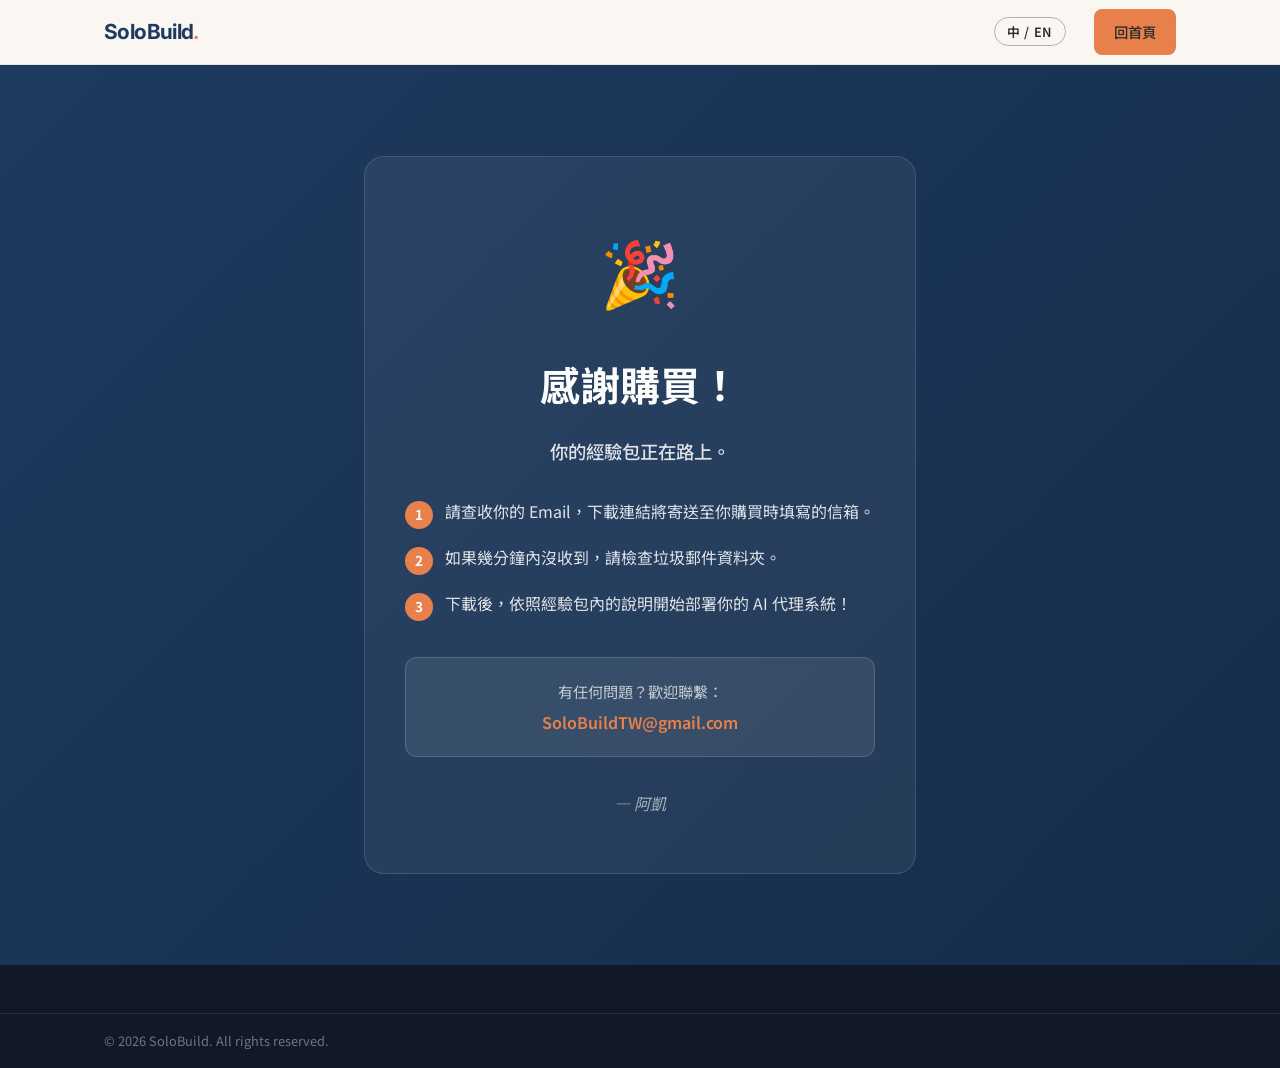
==== thank-you.html @ 6298473a "feat: LP fixes - 10 agents arch, GA4 tracking, thank-you page, email update" ====
<!DOCTYPE html>
<html lang="zh-Hant">
<head>
  <meta charset="UTF-8" />
  <meta name="viewport" content="width=device-width, initial-scale=1.0" />
  <title>感謝購買 — SoloBuild</title>
  <link rel="icon" href="data:image/svg+xml,<svg xmlns=%22http://www.w3.org/2000/svg%22 viewBox=%220 0 100 100%22><text y=%22.9em%22 font-size=%2290%22>🧠</text></svg>" />
  <link rel="preconnect" href="https://fonts.googleapis.com" />
  <link rel="preconnect" href="https://fonts.gstatic.com" crossorigin />
  <link href="https://fonts.googleapis.com/css2?family=Noto+Sans+TC:wght@300;400;500;700&family=Inter:wght@400;600;700&display=swap" rel="stylesheet" />
  <link rel="stylesheet" href="style.css" />
  <!-- Google tag (gtag.js) -->
  <script async src="https://www.googletagmanager.com/gtag/js?id=G-MFM38NPEGE"></script>
  <script>
    window.dataLayer = window.dataLayer || [];
    function gtag(){dataLayer.push(arguments);}
    gtag('js', new Date());
    gtag('config', 'G-MFM38NPEGE');

    const params = new URLSearchParams(window.location.search);
    const orderId = params.get('order_id') || params.get('checkout_id') || params.get('MerchantTradeNo') || ('order_' + Date.now());
    const product = params.get('product');

    const products = {
      'teaching': { name: '教學包', price: 499, currency: 'TWD' },
      'soul':    { name: '靈魂包', price: 649, currency: 'TWD' },
      'combo':   { name: '組合包', price: 999, currency: 'TWD' },
      'teaching_en': { name: 'Tutorial Pack', price: 16.99, currency: 'USD' },
      'soul_en':    { name: 'Soul Pack', price: 21.99, currency: 'USD' },
      'combo_en':   { name: 'Combo Pack', price: 32.99, currency: 'USD' }
    };

    const item = products[product] || { name: 'Unknown', price: 0, currency: 'TWD' };

    if (product) {
      gtag('event', 'purchase', {
        transaction_id: orderId,
        value: item.price,
        currency: item.currency,
        items: [{
          item_id: product,
          item_name: item.name,
          price: item.price,
          quantity: 1
        }]
      });
    }
  </script>
  <style>
    .thank-you-section {
      min-height: 100vh;
      display: flex;
      align-items: center;
      justify-content: center;
      background: linear-gradient(135deg, #1E3A5F 0%, #162d4a 100%);
      color: #fff;
      padding: 80px 0;
      text-align: center;
    }
    .thank-you-card {
      background: rgba(255,255,255,0.06);
      border: 1px solid rgba(255,255,255,0.12);
      border-radius: 20px;
      padding: 56px 40px;
      max-width: 600px;
      margin: 0 auto;
    }
    .thank-you-icon {
      font-size: 4rem;
      margin-bottom: 24px;
    }
    .thank-you-title {
      font-size: clamp(1.8rem, 4vw, 2.5rem);
      font-weight: 700;
      margin-bottom: 16px;
    }
    .thank-you-subtitle {
      font-size: 1.15rem;
      color: rgba(255,255,255,0.85);
      margin-bottom: 32px;
      font-weight: 500;
    }
    .thank-you-steps {
      text-align: left;
      list-style: none;
      display: flex;
      flex-direction: column;
      gap: 16px;
      margin-bottom: 36px;
    }
    .thank-you-steps li {
      display: flex;
      align-items: flex-start;
      gap: 12px;
      font-size: 1rem;
      color: rgba(255,255,255,0.85);
      line-height: 1.6;
    }
    .step-num {
      background: #E8804C;
      color: #fff;
      font-weight: 700;
      font-size: 0.85rem;
      min-width: 28px;
      height: 28px;
      border-radius: 50%;
      display: flex;
      align-items: center;
      justify-content: center;
      flex-shrink: 0;
      margin-top: 2px;
    }
    .thank-you-contact {
      background: rgba(255,255,255,0.08);
      border: 1px solid rgba(255,255,255,0.15);
      border-radius: 12px;
      padding: 20px 24px;
      margin-bottom: 32px;
    }
    .thank-you-contact p {
      font-size: 0.95rem;
      color: rgba(255,255,255,0.7);
      margin-bottom: 4px;
    }
    .thank-you-contact a {
      color: #E8804C;
      font-weight: 600;
      font-size: 1rem;
    }
    .thank-you-contact a:hover {
      text-decoration: underline;
    }
    .thank-you-sign {
      font-size: 1rem;
      color: rgba(255,255,255,0.6);
      font-style: italic;
    }
    @media (max-width: 700px) {
      .thank-you-card {
        padding: 40px 24px;
        margin: 0 16px;
      }
    }
  </style>
</head>
<body>

  <!-- ========== HEADER / NAV ========== -->
  <header class="site-header">
    <div class="container header-inner">
      <a href="index.html" class="brand-logo">SoloBuild</a>
      <nav class="header-nav">
        <button class="lang-toggle" data-lang="zh" aria-label="切換語言">中 / EN</button>
        <a href="index.html" class="btn btn-primary btn-sm" data-zh="回首頁" data-en="Home">回首頁</a>
      </nav>
      <button class="mobile-menu-toggle" aria-label="開啟選單">&#9776;</button>
    </div>
  </header>

  <!-- ========== THANK YOU ========== -->
  <section class="thank-you-section">
    <div class="container">
      <div class="thank-you-card">
        <div class="thank-you-icon">🎉</div>
        <h1 class="thank-you-title" data-zh="感謝購買！" data-en="Thank You for Your Purchase!">感謝購買！</h1>
        <p class="thank-you-subtitle" data-zh="你的經驗包正在路上。" data-en="Your experience pack is on its way.">你的經驗包正在路上。</p>

        <ul class="thank-you-steps">
          <li>
            <span class="step-num">1</span>
            <span data-zh="請查收你的 Email，下載連結將寄送至你購買時填寫的信箱。" data-en="Check your email — the download link will be sent to the address you provided during checkout.">請查收你的 Email，下載連結將寄送至你購買時填寫的信箱。</span>
          </li>
          <li>
            <span class="step-num">2</span>
            <span data-zh="如果幾分鐘內沒收到，請檢查垃圾郵件資料夾。" data-en="If you don't receive it within a few minutes, please check your spam folder.">如果幾分鐘內沒收到，請檢查垃圾郵件資料夾。</span>
          </li>
          <li>
            <span class="step-num">3</span>
            <span data-zh="下載後，依照經驗包內的說明開始部署你的 AI 代理系統！" data-en="After downloading, follow the instructions in the pack to deploy your AI agent system!">下載後，依照經驗包內的說明開始部署你的 AI 代理系統！</span>
          </li>
        </ul>

        <div class="thank-you-contact">
          <p data-zh="有任何問題？歡迎聯繫：" data-en="Any questions? Feel free to contact:">有任何問題？歡迎聯繫：</p>
          <a href="mailto:SoloBuildTW@gmail.com">SoloBuildTW@gmail.com</a>
        </div>

        <p class="thank-you-sign" data-zh="— 阿凱" data-en="— Kyle">— 阿凱</p>
      </div>
    </div>
  </section>

  <!-- ========== FOOTER ========== -->
  <footer class="site-footer">
    <div class="footer-bottom">
      <div class="container">
        <p>© 2026 SoloBuild. All rights reserved.</p>
      </div>
    </div>
  </footer>

  <script>
    document.addEventListener('DOMContentLoaded', () => {
      const langBtn = document.querySelector('.lang-toggle');
      let currentLang = localStorage.getItem('solobuild-lang') || 'zh';

      function setLang(lang) {
        currentLang = lang;
        localStorage.setItem('solobuild-lang', lang);
        document.querySelectorAll('[data-zh]').forEach(el => {
          const val = el.getAttribute('data-' + lang);
          if (val) el.textContent = val;
        });
        document.querySelectorAll('[data-zh-html]').forEach(el => {
          const val = el.getAttribute('data-' + lang + '-html');
          if (val) el.innerHTML = val;
        });
        if (langBtn) {
          langBtn.textContent = lang === 'zh' ? '中 / EN' : 'EN / 中';
          langBtn.classList.toggle('active-en', lang === 'en');
        }
      }

      if (langBtn) {
        langBtn.addEventListener('click', () => {
          setLang(currentLang === 'zh' ? 'en' : 'zh');
        });
      }

      if (currentLang === 'en') setLang('en');

      // Mobile nav toggle
      const mobileToggle = document.querySelector('.mobile-menu-toggle');
      const headerNav = document.querySelector('.header-nav');
      if (mobileToggle && headerNav) {
        mobileToggle.addEventListener('click', () => {
          const isOpen = headerNav.style.display === 'flex';
          headerNav.style.display = isOpen ? '' : 'flex';
          headerNav.style.flexDirection = 'column';
          headerNav.style.position = 'absolute';
          headerNav.style.top = '64px';
          headerNav.style.left = '0';
          headerNav.style.right = '0';
          headerNav.style.background = 'rgba(250,247,242,0.98)';
          headerNav.style.padding = '16px 24px 24px';
          headerNav.style.gap = '16px';
          headerNav.style.borderBottom = '1px solid rgba(30,58,95,0.1)';
          if (isOpen) headerNav.removeAttribute('style');
        });
      }
    });
  </script>
</body>
</html>
---- style.css ----
/* ============================================================
   SoloBuildTW Landing Page — Style Sheet
   Color System:
     Deep Indigo:  #1E3A5F  (primary brand)
     Warm Orange:  #E8804C  (accent / CTA)
     Teal:         #2BA89D  (soul pack accent)
     Cream:        #FAF7F2  (background)
     Dark Text:    #2D2D2D
     Muted:        #6B7280
   ============================================================ */

/* ---------- Reset & Base ---------- */
*, *::before, *::after {
  box-sizing: border-box;
  margin: 0;
  padding: 0;
}

html {
  scroll-behavior: smooth;
  font-size: 16px;
}

body {
  font-family: 'Noto Sans TC', 'Inter', system-ui, sans-serif;
  background: #FAF7F2;
  color: #2D2D2D;
  line-height: 1.75;
  -webkit-font-smoothing: antialiased;
}

img { max-width: 100%; display: block; }

a { color: inherit; text-decoration: none; }

/* ---------- Utilities ---------- */
.container {
  max-width: 1120px;
  margin: 0 auto;
  padding: 0 24px;
}

.hidden { display: none !important; }
.hide-desktop { display: none; }

.btn {
  display: inline-flex;
  align-items: center;
  justify-content: center;
  gap: 8px;
  border: 2px solid transparent;
  border-radius: 8px;
  font-family: inherit;
  font-weight: 700;
  cursor: pointer;
  transition: all 0.2s ease;
  text-align: center;
  white-space: nowrap;
}

.btn-sm  { padding: 8px 18px;  font-size: 0.875rem; }
.btn-lg  { padding: 14px 32px; font-size: 1.05rem;  }
.btn-full { width: 100%; display: flex; }

.btn-primary {
  background: #E8804C;
  color: #fff;
  border-color: #E8804C;
}
.btn-primary:hover { background: #d46e3c; border-color: #d46e3c; transform: translateY(-1px); box-shadow: 0 4px 12px rgba(232,128,76,0.4); }

.btn-outline {
  background: rgba(107, 114, 128, 0.12);
  color: #6B7280;
  border: 2px solid #9CA3AF;
  font-weight: 600;
}
.btn-outline:hover { background: #6B7280; color: #fff; border-color: #6B7280; }

.btn-combo {
  background: #1E3A5F;
  color: #fff;
  border-color: #1E3A5F;
}
.btn-combo:hover { background: #162d4a; transform: translateY(-1px); box-shadow: 0 4px 12px rgba(30,58,95,0.3); }

.btn-primary-light {
  background: #E8804C;
  color: #fff;
  border-color: #E8804C;
  padding: 14px 32px;
  font-size: 1.05rem;
  border-radius: 8px;
  font-weight: 700;
}
.btn-primary-light:hover { background: #d46e3c; transform: translateY(-1px); }

.btn-outline-light {
  background: transparent;
  color: #fff;
  border: 2px solid rgba(255,255,255,0.6);
  padding: 14px 28px;
  font-size: 1rem;
  border-radius: 8px;
  font-weight: 600;
}
.btn-outline-light:hover { background: rgba(255,255,255,0.15); border-color: #fff; }

/* Tags */
.tag {
  display: inline-block;
  padding: 2px 9px;
  border-radius: 4px;
  font-size: 0.75rem;
  font-weight: 700;
  letter-spacing: 0.05em;
}
.tag-tutorial { background: #fff3e8; color: #E8804C; border: 1px solid #E8804C; }
.tag-soul     { background: #e6f7f6; color: #2BA89D; border: 1px solid #2BA89D; }
.tag-combo    { background: #eef2f7; color: #1E3A5F; border: 1px solid #1E3A5F; }

/* Section headings */
.section-header { text-align: center; margin-bottom: 48px; }
.section-title {
  font-size: clamp(1.6rem, 3vw, 2.2rem);
  font-weight: 700;
  color: #1E3A5F;
  margin-bottom: 12px;
}
.section-desc { color: #6B7280; max-width: 560px; margin: 0 auto; font-size: 1.05rem; }

/* ---------- Header ---------- */
.site-header {
  position: sticky;
  top: 0;
  z-index: 100;
  background: rgba(250,247,242,0.95);
  backdrop-filter: blur(8px);
  border-bottom: 1px solid rgba(30,58,95,0.1);
}
.header-inner {
  display: flex;
  align-items: center;
  justify-content: space-between;
  height: 64px;
}
.brand-logo {
  font-family: 'Inter', sans-serif;
  font-size: 1.3rem;
  font-weight: 700;
  color: #1E3A5F;
  letter-spacing: -0.03em;
}
.brand-logo::after { content: '.'; color: #E8804C; }

.header-nav { display: flex; align-items: center; gap: 28px; }
.header-nav a { color: #2D2D2D; font-size: 0.9rem; font-weight: 500; }
.header-nav a:not(.btn):hover { color: #E8804C; }

.mobile-menu-toggle { display: none; background: none; border: none; font-size: 1.4rem; cursor: pointer; color: #1E3A5F; }

/* Language toggle button */
.lang-toggle {
  background: transparent;
  border: 1px solid rgba(30,58,95,0.35);
  color: #2D2D2D;
  padding: 4px 12px;
  border-radius: 16px;
  font-size: 0.8rem;
  font-weight: 600;
  cursor: pointer;
  transition: all 0.2s;
  letter-spacing: 0.05em;
  font-family: inherit;
}
.lang-toggle:hover {
  background: rgba(30,58,95,0.08);
  border-color: #1E3A5F;
}
.lang-toggle.active-en {
  background: #E8804C;
  border-color: #E8804C;
  color: #fff;
}

/* ---------- Hero ---------- */
.hero {
  background: linear-gradient(135deg, #1E3A5F 0%, #162d4a 100%);
  color: #fff;
  padding: 96px 0 80px;
  text-align: center;
  position: relative;
  overflow: hidden;
}
.hero::before {
  content: '';
  position: absolute;
  top: -40%;
  right: -20%;
  width: 600px;
  height: 600px;
  border-radius: 50%;
  background: radial-gradient(circle, rgba(232,128,76,0.12) 0%, transparent 70%);
  pointer-events: none;
}

.hero-badge {
  display: inline-block;
  background: rgba(232,128,76,0.2);
  color: #E8804C;
  border: 1px solid rgba(232,128,76,0.4);
  border-radius: 999px;
  padding: 6px 18px;
  font-size: 0.8rem;
  font-weight: 600;
  letter-spacing: 0.08em;
  margin-bottom: 24px;
  text-transform: uppercase;
}

.hero-title {
  font-size: clamp(2rem, 5vw, 3.2rem);
  font-weight: 700;
  line-height: 1.3;
  margin-bottom: 16px;
}
.hero-title .accent { color: #E8804C; }

.hero-subtitle {
  font-size: clamp(1.1rem, 2.5vw, 1.4rem);
  color: rgba(255,255,255,0.85);
  margin-bottom: 20px;
  font-weight: 500;
}

.hero-tagline {
  font-size: 1.05rem;
  color: rgba(255,255,255,0.6);
  margin-bottom: 40px;
  font-style: italic;
}

.hero-cta-group {
  display: flex;
  gap: 16px;
  justify-content: center;
  flex-wrap: wrap;
  margin-bottom: 56px;
}

.hero-social-proof {
  display: flex;
  align-items: center;
  justify-content: center;
  gap: 0;
  flex-wrap: nowrap;
  background: rgba(255,255,255,0.06);
  border: 1px solid rgba(255,255,255,0.12);
  border-radius: 12px;
  padding: 20px 16px;
  max-width: 820px;
  margin: 0 auto;
  width: 100%;
  box-sizing: border-box;
}

.stat-item {
  display: flex;
  flex-direction: column;
  align-items: center;
  padding: 0 16px;
  flex: 1;
  min-width: 0;
}
.stat-num {
  font-size: 1.8rem;
  font-weight: 700;
  color: #E8804C;
  line-height: 1.2;
}
.stat-label {
  font-size: 0.75rem;
  color: rgba(255,255,255,0.6);
  text-align: center;
  white-space: nowrap;
}
.stat-divider {
  width: 1px;
  height: 40px;
  background: rgba(255,255,255,0.15);
}

/* ---------- Pain Points ---------- */
.pain-points {
  background: #fff;
  padding: 72px 0;
}
.pain-points .section-title { text-align: center; margin-bottom: 40px; }
.pain-grid {
  display: grid;
  grid-template-columns: repeat(auto-fit, minmax(220px, 1fr));
  gap: 20px;
}
.pain-card {
  background: #FFF3E8;
  border-left: 4px solid #E8804C;
  border-radius: 8px;
  padding: 24px;
  display: flex;
  gap: 16px;
  align-items: flex-start;
}
.pain-icon { font-size: 1.5rem; flex-shrink: 0; }
.pain-card p { font-size: 0.95rem; color: #2D2D2D; }

/* ---------- Features ---------- */
.features { padding: 80px 0; }

.features-tabs { margin-top: 8px; }

.tab-nav {
  display: flex;
  gap: 12px;
  margin-bottom: 32px;
  border-bottom: 2px solid #EDF2F7;
  padding-bottom: 0;
}

.tab-btn {
  background: none;
  border: none;
  border-bottom: 3px solid transparent;
  margin-bottom: -2px;
  padding: 10px 20px;
  font-family: inherit;
  font-size: 0.95rem;
  font-weight: 600;
  color: #6B7280;
  cursor: pointer;
  display: flex;
  align-items: center;
  gap: 8px;
  transition: color 0.15s;
}
.tab-btn.active { color: #1E3A5F; border-bottom-color: #1E3A5F; }
.tab-btn:hover { color: #1E3A5F; }

.tab-content { display: none; }
.tab-content.active { display: block; }

.features-grid {
  display: grid;
  grid-template-columns: repeat(auto-fit, minmax(300px, 1fr));
  gap: 20px;
}

.feature-card {
  background: #fff;
  border: 1px solid #e8edf2;
  border-radius: 12px;
  padding: 28px;
  transition: box-shadow 0.2s, transform 0.2s;
}
.feature-card:hover { box-shadow: 0 8px 24px rgba(30,58,95,0.08); transform: translateY(-2px); }
.feature-card.soul { border-top: 3px solid #2BA89D; }
.feature-card:not(.soul) { border-top: 3px solid #E8804C; }

.feature-num {
  font-size: 0.75rem;
  font-weight: 700;
  letter-spacing: 0.1em;
  text-transform: uppercase;
  color: #6B7280;
  margin-bottom: 8px;
}
.feature-card h3 {
  font-size: 1.05rem;
  font-weight: 700;
  color: #1E3A5F;
  margin-bottom: 8px;
}
.feature-card p { font-size: 0.9rem; color: #6B7280; }

/* ---------- Story ---------- */
.story {
  background: #1E3A5F;
  color: #fff;
  padding: 80px 0;
}
.story-inner {
  display: grid;
  grid-template-columns: 1fr 1fr;
  gap: 64px;
  align-items: center;
}
.story .section-title { color: #fff; margin-bottom: 20px; }
.story-content p { color: rgba(255,255,255,0.8); margin-bottom: 16px; }

.story-quote {
  border-left: 4px solid #E8804C;
  padding: 16px 20px;
  margin-top: 24px;
  background: rgba(232,128,76,0.1);
  border-radius: 0 8px 8px 0;
  font-style: italic;
  color: rgba(255,255,255,0.9);
}

/* Architecture diagram */
.arch-diagram {
  background: rgba(255,255,255,0.06);
  border: 1px solid rgba(255,255,255,0.12);
  border-radius: 16px;
  padding: 32px;
  text-align: center;
}
.arch-title {
  font-size: 0.85rem;
  font-weight: 600;
  color: rgba(255,255,255,0.5);
  letter-spacing: 0.08em;
  text-transform: uppercase;
  margin-bottom: 24px;
}
.arch-nodes { display: flex; flex-direction: column; align-items: center; gap: 20px; }

.arch-node {
  background: rgba(255,255,255,0.1);
  border: 1px solid rgba(255,255,255,0.2);
  border-radius: 8px;
  padding: 10px 18px;
  font-size: 0.85rem;
  font-weight: 600;
  white-space: nowrap;
}
.arch-node.center {
  background: #E8804C;
  border-color: #E8804C;
  font-size: 1rem;
  padding: 12px 24px;
}

.arch-ring {
  display: flex;
  flex-wrap: wrap;
  gap: 8px;
  justify-content: center;
}
.arch-node.small { padding: 8px 14px; font-size: 0.8rem; }

/* ---------- Pricing ---------- */
.pricing { padding: 80px 0; background: #f4f0eb; }

.platform-toggle {
  display: flex;
  gap: 4px;
  justify-content: center;
  margin-top: 24px;
  background: #e8e4de;
  border-radius: 10px;
  padding: 4px;
  width: fit-content;
  margin-left: auto;
  margin-right: auto;
}
.platform-btn {
  background: none;
  border: none;
  padding: 8px 20px;
  border-radius: 8px;
  font-family: inherit;
  font-size: 0.9rem;
  font-weight: 600;
  cursor: pointer;
  color: #6B7280;
  transition: all 0.15s;
}
.platform-btn.active { background: #fff; color: #1E3A5F; box-shadow: 0 2px 6px rgba(0,0,0,0.08); }

.pricing-grid {
  display: grid;
  grid-template-columns: repeat(3, 1fr);
  gap: 24px;
  align-items: stretch;
  margin-bottom: 40px;
}

.pricing-card {
  background: #FFFFFF;
  border: 1px solid #e8edf2;
  border-radius: 16px;
  padding: 32px 28px;
  position: relative;
  transition: all 0.3s ease;
  box-shadow: 0 4px 24px rgba(0,0,0,0.06);
  display: flex;
  flex-direction: column;
}
.pricing-card .pricing-features { flex: 1; }
.pricing-card .btn-full { margin-top: auto; }
.pricing-card:hover {
  transform: translateY(-4px);
  box-shadow: 0 8px 32px rgba(0,0,0,0.1);
}

.pricing-card.featured {
  border-color: #2BA89D;
  border-width: 2px;
  box-shadow: 0 8px 24px rgba(43,168,157,0.12);
}
.pricing-card.combo {
  border-color: #E8804C;
  border-width: 2px;
  box-shadow: 0 8px 24px rgba(232,128,76,0.15);
}

.featured-badge {
  position: absolute;
  top: -14px;
  left: 50%;
  transform: translateX(-50%);
  background: #2BA89D;
  color: #fff;
  font-size: 0.75rem;
  font-weight: 700;
  padding: 4px 14px;
  border-radius: 999px;
  white-space: nowrap;
}
.featured-badge.combo-badge {
  background: #E8804C;
}

.pricing-tag {
  display: inline-block;
  padding: 6px 18px;
  border-radius: 20px;
  font-size: 0.95rem;
  font-weight: 700;
  letter-spacing: 0.08em;
  margin-bottom: 16px;
}
.pricing-card .tag-tutorial {
  background: linear-gradient(135deg, #fff3e8, #ffe8d4);
  color: #c0622e;
  border: none;
  box-shadow: 0 2px 8px rgba(232,128,76,0.15);
}
.pricing-card .tag-soul {
  background: linear-gradient(135deg, #e6f7f6, #d0f0ed);
  color: #1f8a7d;
  border: none;
  box-shadow: 0 2px 8px rgba(43,168,157,0.15);
}
.pricing-card .tag-combo {
  background: linear-gradient(135deg, #eef2f7, #dce4ef);
  color: #1E3A5F;
  border: none;
  box-shadow: 0 2px 8px rgba(30,58,95,0.12);
}

.pricing-name {
  font-size: 1.1rem;
  font-weight: 700;
  color: #6B7280;
  margin-bottom: 8px;
  letter-spacing: 0.03em;
}
.pricing-desc {
  font-size: 0.9rem;
  color: #4B5563;
  margin-bottom: 20px;
  line-height: 1.5;
}

.pricing-price {
  font-size: 2.5rem;
  font-weight: 300;
  color: #1E3A5F;
  margin-bottom: 4px;
}
.pricing-price strong { font-size: 2.5rem; font-weight: 700; }

.pricing-original {
  font-size: 0.8rem;
  color: #6B7280;
  margin-bottom: 24px;
}
.savings { color: #E8804C; }

.pricing-features {
  list-style: none;
  margin-bottom: 28px;
  display: flex;
  flex-direction: column;
  gap: 10px;
}
.pricing-features li {
  font-size: 0.9rem;
  padding-left: 20px;
  position: relative;
  color: #2D2D2D;
}
.pricing-features li::before {
  content: '✓';
  position: absolute;
  left: 0;
  color: #2BA89D;
  font-weight: 700;
}
.pricing-features li.no-check { padding-left: 0; }
.pricing-features li.no-check::before { display: none; }

/* Compare table */
.compare-wrap { text-align: center; }
.compare-toggle {
  background: none;
  border: 1px solid #cdd5de;
  border-radius: 8px;
  padding: 10px 24px;
  font-family: inherit;
  font-size: 0.9rem;
  color: #1E3A5F;
  cursor: pointer;
  font-weight: 600;
  margin-bottom: 20px;
}
.compare-toggle:hover { background: #EDF2F7; }

.compare-table {
  width: 100%;
  border-collapse: collapse;
  background: #fff;
  border-radius: 12px;
  overflow: hidden;
  border: 1px solid #e8edf2;
  font-size: 0.9rem;
}
.compare-table th, .compare-table td {
  padding: 12px 16px;
  text-align: center;
  border-bottom: 1px solid #e8edf2;
}
.compare-table th:first-child, .compare-table td:first-child { text-align: left; }
.compare-table thead { background: #1E3A5F; color: #fff; }
.compare-table thead th { border-bottom: none; }
.compare-table tr:last-child td { border-bottom: none; }
.compare-table .tr-price td { background: #f4f0eb; font-weight: 700; color: #1E3A5F; }
.compare-table tr:hover td { background: #faf7f2; }

/* ---------- FAQ ---------- */
.faq { padding: 80px 0; background: #fff; }
.faq .section-title { text-align: center; margin-bottom: 40px; }

.faq-list { max-width: 720px; margin: 0 auto; display: flex; flex-direction: column; gap: 12px; }

.faq-item {
  border: 1px solid #e8edf2;
  border-radius: 10px;
  overflow: hidden;
  background: #fff;
}
.faq-item summary {
  padding: 18px 24px;
  font-weight: 600;
  font-size: 0.95rem;
  color: #1E3A5F;
  cursor: pointer;
  list-style: none;
  display: flex;
  justify-content: space-between;
  align-items: center;
  user-select: none;
}
.faq-item summary::-webkit-details-marker { display: none; }
.faq-item summary::after { content: '+'; font-size: 1.2rem; color: #E8804C; font-weight: 400; }
.faq-item[open] summary::after { content: '−'; }
.faq-item[open] summary { border-bottom: 1px solid #e8edf2; }
.faq-item p, .faq-item code {
  padding: 16px 24px;
  font-size: 0.9rem;
  color: #6B7280;
  display: block;
}
.faq-item p { padding-top: 14px; padding-bottom: 14px; }

code {
  background: #EDF2F7;
  padding: 2px 6px;
  border-radius: 4px;
  font-family: 'JetBrains Mono', 'Courier New', monospace;
  font-size: 0.85em;
  color: #1E3A5F;
}

/* ---------- Final CTA ---------- */
.final-cta {
  background: linear-gradient(135deg, #1E3A5F 0%, #162d4a 100%);
  color: #fff;
  padding: 80px 0;
  text-align: center;
}
.final-cta-inner h2 {
  font-size: clamp(1.6rem, 3vw, 2.2rem);
  font-weight: 700;
  margin-bottom: 12px;
}
.final-cta-inner p {
  color: rgba(255,255,255,0.7);
  margin-bottom: 36px;
  font-size: 1.05rem;
}
.final-cta-buttons {
  display: flex;
  gap: 16px;
  justify-content: center;
  flex-wrap: wrap;
}

/* ---------- Footer ---------- */
.site-footer {
  background: #111827;
  color: rgba(255,255,255,0.7);
  padding: 48px 0 0;
}
.footer-inner {
  display: flex;
  justify-content: space-between;
  align-items: flex-start;
  gap: 32px;
  padding-bottom: 48px;
}
.footer-brand .brand-logo { color: #fff; font-size: 1.1rem; margin-bottom: 8px; display: block; }
.footer-brand p { font-size: 0.85rem; max-width: 260px; white-space: nowrap; }

.footer-links { display: flex; gap: 24px; }
.footer-links a { font-size: 0.9rem; }
.footer-links a:hover { color: #E8804C; }

.footer-bottom {
  border-top: 1px solid rgba(255,255,255,0.1);
  padding: 16px 0;
}
.footer-bottom p { font-size: 0.8rem; color: rgba(255,255,255,0.4); }

/* ---------- Promo Banner ---------- */
.promo-banner {
  display: inline-flex;
  align-items: center;
  gap: 8px;
  background: linear-gradient(135deg, #FFF3E8, #FFE8D4);
  border: 2px solid #E8804C;
  border-radius: 24px;
  padding: 8px 20px;
  margin: 16px auto;
  animation: promo-pulse 2s ease-in-out infinite;
}
.promo-icon { font-size: 1.2rem; }
.promo-text { font-size: 0.95rem; color: #c0622e; font-weight: 500; }

@keyframes promo-pulse {
  0%, 100% { transform: scale(1); }
  50% { transform: scale(1.02); }
}

/* ---------- Early-bird price display ---------- */
.price-original-strike {
  text-decoration: line-through;
  color: #9CA3AF;
  font-size: 0.9rem;
  font-weight: 400;
  margin-right: 6px;
}

/* ---------- Discount badge ---------- */
.discount-badge {
  position: absolute;
  top: 12px;
  right: 12px;
  background: linear-gradient(135deg, #E53E3E, #C53030);
  color: #fff;
  font-size: 1rem;
  font-weight: 700;
  padding: 6px 14px;
  border-radius: 10px;
  box-shadow: 0 2px 8px rgba(229,62,62,0.3);
  letter-spacing: 0.03em;
}

/* ============================================================
   Fade-in animation
   ============================================================ */
.fade-in {
  opacity: 0;
  transform: translateY(16px);
  transition: opacity 0.5s ease, transform 0.5s ease;
}
.fade-in.visible {
  opacity: 1;
  transform: translateY(0);
}

/* ============================================================
   Responsive
   ============================================================ */
@media (max-width: 900px) {
  .pricing-grid { grid-template-columns: 1fr; max-width: 480px; margin: 0 auto 40px; }
  .story-inner { grid-template-columns: 1fr; gap: 40px; }
  .story-visual { display: none; }
}

@media (max-width: 700px) {
  .header-nav { display: none; }
  .mobile-menu-toggle { display: block; }
  .hero { padding: 72px 0 60px; }
  .hero-cta-group { flex-direction: column; align-items: center; }
  .hero-social-proof { gap: 0; padding: 16px 8px; flex-wrap: wrap; }
  .stat-item { padding: 8px 12px; flex: 0 0 calc(50% - 1px); min-width: 0; }
  .stat-label { white-space: normal; }
  .stat-divider { display: none; }
  .pain-grid { grid-template-columns: 1fr; }
  .features-grid { grid-template-columns: 1fr; }
  .footer-inner { flex-direction: column; }
  .hide-desktop { display: inline; }
  .final-cta-buttons { flex-direction: column; align-items: center; }
}
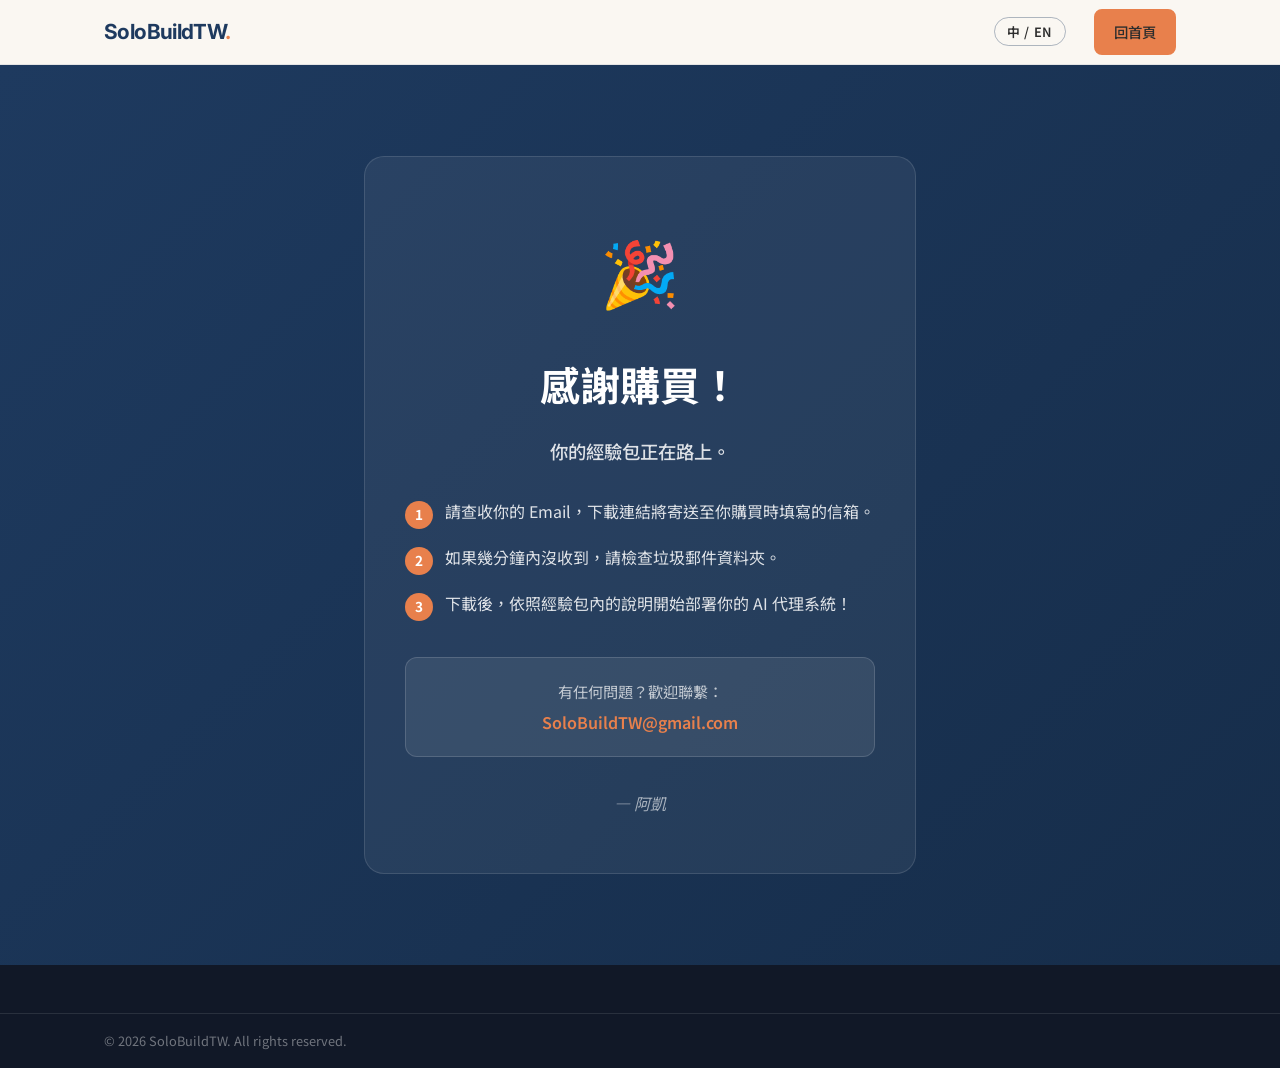
==== commit cade9411: "fix: sync QA fixes - brand name, pricing, token %, og:image, canonical" ====
--- a/thank-you.html
+++ b/thank-you.html
@@ -3,7 +3,7 @@
 <head>
   <meta charset="UTF-8" />
   <meta name="viewport" content="width=device-width, initial-scale=1.0" />
-  <title>感謝購買 — SoloBuild</title>
+  <title>感謝購買 — SoloBuildTW</title>
   <link rel="icon" href="data:image/svg+xml,<svg xmlns=%22http://www.w3.org/2000/svg%22 viewBox=%220 0 100 100%22><text y=%22.9em%22 font-size=%2290%22>🧠</text></svg>" />
   <link rel="preconnect" href="https://fonts.googleapis.com" />
   <link rel="preconnect" href="https://fonts.gstatic.com" crossorigin />
@@ -25,9 +25,9 @@
       'teaching': { name: '教學包', price: 499, currency: 'TWD' },
       'soul':    { name: '靈魂包', price: 649, currency: 'TWD' },
       'combo':   { name: '組合包', price: 999, currency: 'TWD' },
-      'teaching_en': { name: 'Tutorial Pack', price: 16.99, currency: 'USD' },
-      'soul_en':    { name: 'Soul Pack', price: 21.99, currency: 'USD' },
-      'combo_en':   { name: 'Combo Pack', price: 32.99, currency: 'USD' }
+      'teaching_en': { name: 'Tutorial Pack', price: 19, currency: 'USD' },
+      'soul_en':    { name: 'Soul Pack', price: 25, currency: 'USD' },
+      'combo_en':   { name: 'Combo Pack', price: 37.50, currency: 'USD' }
     };
 
     const item = products[product] || { name: 'Unknown', price: 0, currency: 'TWD' };
@@ -148,7 +148,7 @@
   <!-- ========== HEADER / NAV ========== -->
   <header class="site-header">
     <div class="container header-inner">
-      <a href="index.html" class="brand-logo">SoloBuild</a>
+      <a href="index.html" class="brand-logo">SoloBuildTW</a>
       <nav class="header-nav">
         <button class="lang-toggle" data-lang="zh" aria-label="切換語言">中 / EN</button>
         <a href="index.html" class="btn btn-primary btn-sm" data-zh="回首頁" data-en="Home">回首頁</a>
@@ -194,7 +194,7 @@
   <footer class="site-footer">
     <div class="footer-bottom">
       <div class="container">
-        <p>© 2026 SoloBuild. All rights reserved.</p>
+        <p>© 2026 SoloBuildTW. All rights reserved.</p>
       </div>
     </div>
   </footer>
